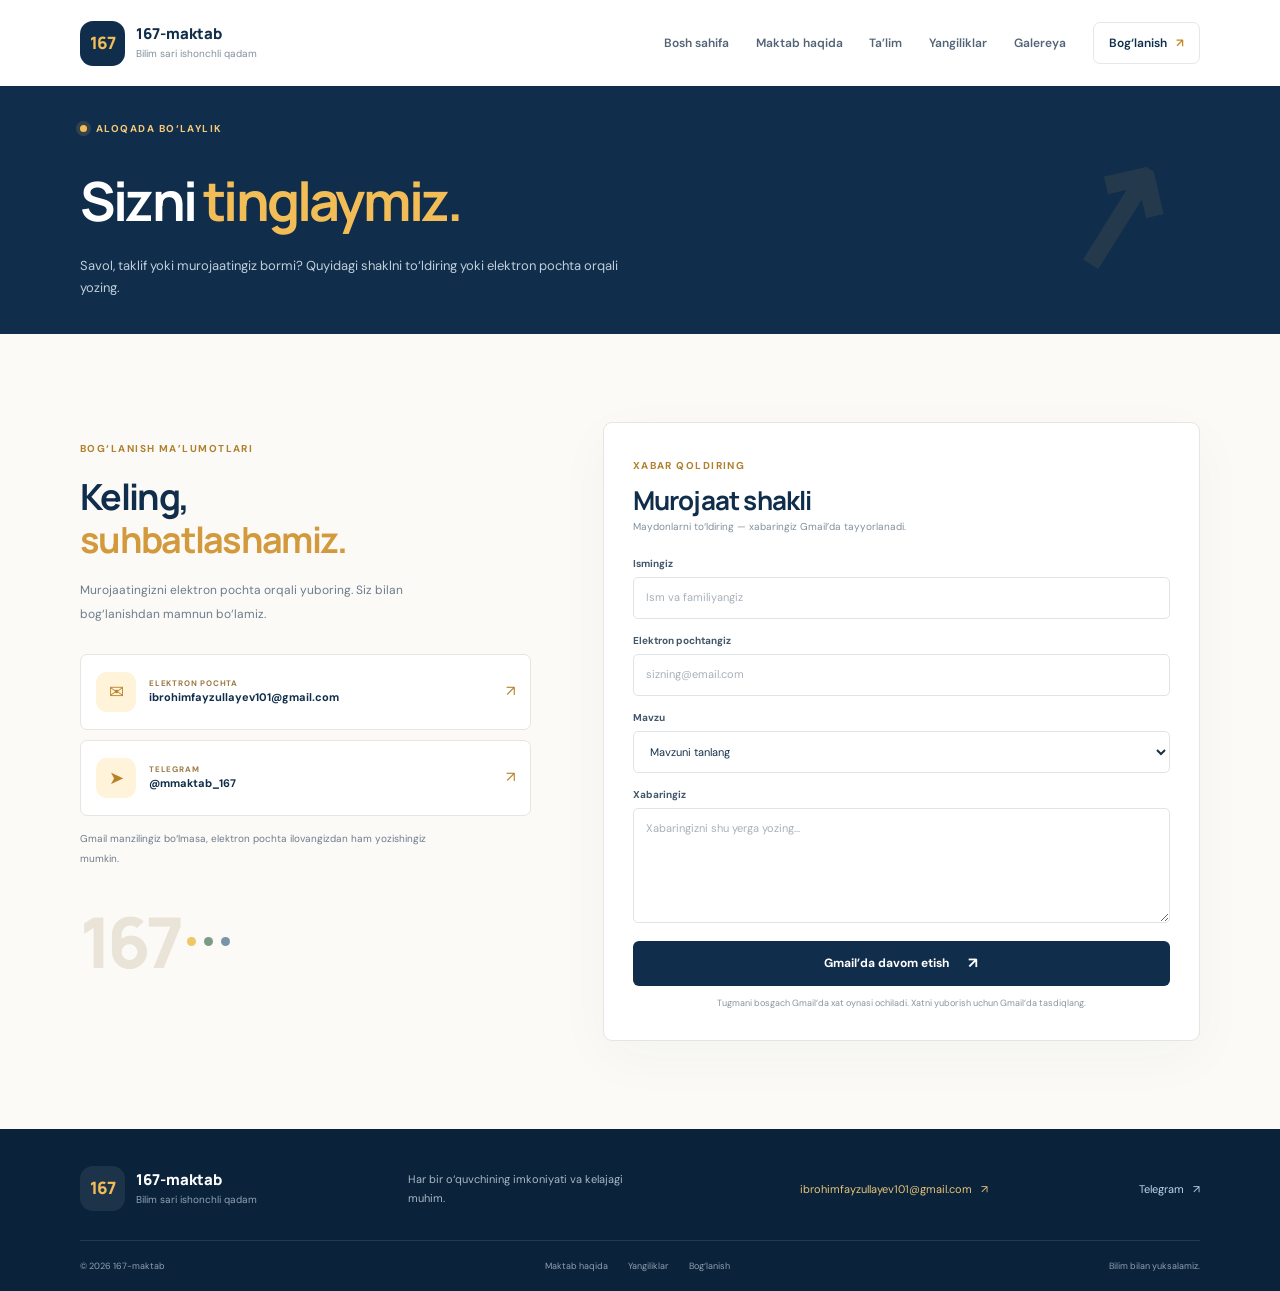
==== boglanish.html @ f27f5467 "167-maktab" ====
<!doctype html>
<html lang="uz">
<head>
  <meta charset="utf-8"><meta name="viewport" content="width=device-width, initial-scale=1"><meta name="theme-color" content="#102d4b"><meta name="description" content="167-maktab bilan bog‘laning. Elektron pochta: ibrohimfayzullayev101@gmail.com.">
  <title>Bog‘lanish | 167-maktab</title>
  <link rel="preconnect" href="https://fonts.googleapis.com"><link rel="preconnect" href="https://fonts.gstatic.com" crossorigin><link href="https://fonts.googleapis.com/css2?family=DM+Sans:wght@400;500;600;700&family=Manrope:wght@400;500;600;700;800&display=swap" rel="stylesheet"><link rel="stylesheet" href="styles.css"><script src="script.js" defer></script>
</head>
<body>
  <header class="site-header"><div class="container header-inner"><a class="brand" href="index.html" aria-label="167-maktab bosh sahifasi"><span class="brand-mark">167</span><span class="brand-copy"><strong>167-maktab</strong><small>Bilim sari ishonchli qadam</small></span></a><button class="menu-toggle" type="button" aria-label="Menyuni ochish" aria-expanded="false"><span></span><span></span></button><nav class="main-nav" aria-label="Asosiy navigatsiya"><a href="index.html">Bosh sahifa</a><a href="maktab.html">Maktab haqida</a><a href="talim.html">Ta’lim</a><a href="yangiliklar.html">Yangiliklar</a><a href="galereya.html">Galereya</a><a class="nav-contact active" aria-current="page" href="boglanish.html">Bog‘lanish <span aria-hidden="true">↗</span></a></nav></div></header>
  <main><section class="page-hero contact-hero"><div class="container page-hero-inner"><div><span class="eyebrow"><span class="eyebrow-dot"></span> ALOQADA BO‘LAYLIK</span><h1>Sizni <em>tinglaymiz.</em></h1><p>Savol, taklif yoki murojaatingiz bormi? Quyidagi shaklni to‘ldiring yoki elektron pochta orqali yozing.</p></div><span class="page-hero-symbol">↗</span></div></section>
    <section class="section-pad contact-section"><div class="container contact-grid"><aside class="contact-details"><span class="eyebrow eyebrow-dark">BOG‘LANISH MA’LUMOTLARI</span><h2>Keling, <em>suhbatlashamiz.</em></h2><p>Murojaatingizni elektron pochta orqali yuboring. Siz bilan bog‘lanishdan mamnun bo‘lamiz.</p><a class="contact-email-card" href="https://mail.google.com/mail/?view=cm&amp;fs=1&amp;to=ibrohimfayzullayev101%40gmail.com" target="_blank" rel="noopener noreferrer"><span class="email-icon">✉</span><span><small>ELEKTRON POCHTA</small><strong>ibrohimfayzullayev101@gmail.com</strong></span><span class="email-arrow">↗</span></a><a class="contact-email-card telegram-card" href="https://t.me/mmaktab_167" target="_blank" rel="noopener noreferrer"><span class="email-icon">➤</span><span><small>TELEGRAM</small><strong>@mmaktab_167</strong></span><span class="email-arrow">↗</span></a><p class="contact-note">Gmail manzilingiz bo‘lmasa, elektron pochta ilovangizdan ham yozishingiz mumkin.</p><div class="contact-pattern" aria-hidden="true"><span>167</span><i></i><i></i><i></i></div></aside>
      <form class="contact-form" data-contact-form><span class="eyebrow eyebrow-dark">XABAR QOLDIRING</span><h2>Murojaat shakli</h2><p class="form-intro">Maydonlarni to‘ldiring — xabaringiz Gmail’da tayyorlanadi.</p><label for="name">Ismingiz</label><input id="name" name="name" type="text" autocomplete="name" placeholder="Ism va familiyangiz" required><label for="email">Elektron pochtangiz</label><input id="email" name="email" type="email" autocomplete="email" placeholder="sizning@email.com" required><label for="subject">Mavzu</label><select id="subject" name="subject" required><option value="" selected disabled>Mavzuni tanlang</option><option>Umumiy savol</option><option>Ta’lim haqida</option><option>Taklif yoki fikr</option><option>Boshqa murojaat</option></select><label for="message">Xabaringiz</label><textarea id="message" name="message" rows="5" placeholder="Xabaringizni shu yerga yozing..." required></textarea><button class="button button-navy form-submit" type="submit">Gmail’da davom etish <span>↗</span></button><p class="form-privacy">Tugmani bosgach Gmail’da xat oynasi ochiladi. Xatni yuborish uchun Gmail’da tasdiqlang.</p></form>
    </div></section>
  </main>
  <footer class="site-footer"><div class="container footer-main"><a class="brand footer-brand" href="index.html"><span class="brand-mark">167</span><span class="brand-copy"><strong>167-maktab</strong><small>Bilim sari ishonchli qadam</small></span></a><p>Har bir o‘quvchining imkoniyati va kelajagi muhim.</p><a class="footer-email" href="mailto:ibrohimfayzullayev101@gmail.com">ibrohimfayzullayev101@gmail.com <span>↗</span></a><a class="footer-telegram" href="https://t.me/mmaktab_167" target="_blank" rel="noopener noreferrer">Telegram <span>↗</span></a></div><div class="container footer-bottom"><span>© <span data-year></span> 167-maktab</span><nav aria-label="Pastki navigatsiya"><a href="maktab.html">Maktab haqida</a><a href="yangiliklar.html">Yangiliklar</a><a href="boglanish.html">Bog‘lanish</a></nav><span>Bilim bilan yuksalamiz.</span></div></footer>
</body></html>
---- styles.css ----
:root {
  color-scheme: light;
  --navy: #102d4b;
  --navy-deep: #0a223a;
  --ink: #18324b;
  --muted: #6a7988;
  --gold: #f2bd56;
  --cream: #fbf8f1;
  --line: #e8e4dc;
  --white: #fff;
  --font-body: "DM Sans", sans-serif;
  --font-heading: "Manrope", sans-serif;
}

* { box-sizing: border-box; }
html { scroll-behavior: smooth; }
body { margin: 0; color: var(--ink); background: #fff; font-family: var(--font-body); font-size: 15px; line-height: 1.7; -webkit-font-smoothing: antialiased; }
a { color: inherit; text-decoration: none; }
button, input, select, textarea { font: inherit; }
button, a { -webkit-tap-highlight-color: transparent; }
.container { width: min(1120px, calc(100% - 48px)); margin-inline: auto; }
.site-header { position: relative; z-index: 5; background: #fff; }
.header-inner { min-height: 86px; display: flex; align-items: center; justify-content: space-between; gap: 34px; }
.brand { display: inline-flex; align-items: center; gap: 11px; flex: 0 0 auto; }
.brand-mark { display: grid; width: 45px; height: 45px; place-items: center; border-radius: 13px; background: var(--navy); color: var(--gold); font-family: var(--font-heading); font-size: 17px; font-weight: 800; letter-spacing: -1px; }
.brand-copy { display: grid; line-height: 1.25; }
.brand-copy strong { color: var(--navy); font-family: var(--font-heading); font-size: 15px; font-weight: 800; }
.brand-copy small { margin-top: 4px; color: #82909c; font-size: 10px; }
.main-nav { display: flex; align-items: center; gap: clamp(16px, 2.1vw, 29px); }
.main-nav a { color: #536477; font-size: 12px; font-weight: 600; transition: color .2s ease; }
.main-nav a:hover, .main-nav a.active { color: var(--navy); }
.main-nav .nav-contact { padding: 10px 15px; border: 1px solid #e4e8ea; border-radius: 7px; color: var(--navy); }
.nav-contact span { margin-left: 6px; color: #c48924; }
.menu-toggle { display: none; }
.hero { position: relative; overflow: hidden; background: var(--navy); color: #fff; }
.hero-grid { min-height: 555px; display: grid; grid-template-columns: 1.04fr .96fr; align-items: center; gap: 45px; padding-top: 28px; padding-bottom: 38px; }
.hero-copy { position: relative; z-index: 1; padding-bottom: 22px; }
.eyebrow { display: inline-flex; align-items: center; gap: 9px; color: #f5ca76; font-size: 10px; font-weight: 700; letter-spacing: 1.45px; line-height: 1.5; }
.eyebrow-dot { display: inline-block; width: 7px; height: 7px; border-radius: 50%; background: var(--gold); box-shadow: 0 0 0 4px #f2bd5626; }
h1, h2, h3, p { margin-top: 0; }
h1, h2, h3 { font-family: var(--font-heading); }
.hero h1 { max-width: 610px; margin: 25px 0 17px; font-size: clamp(43px, 5.1vw, 65px); line-height: 1.1; letter-spacing: -3.7px; font-weight: 700; }
h1 em, h2 em { color: var(--gold); font-style: normal; }
.hero-copy > p { max-width: 440px; margin-bottom: 26px; color: #c3d0dc; font-size: 14px; line-height: 1.9; }
.hero-actions { display: flex; align-items: center; gap: 25px; flex-wrap: wrap; }
.button { display: inline-flex; align-items: center; justify-content: center; gap: 19px; min-height: 45px; padding: 0 17px; border: 1px solid transparent; border-radius: 6px; font-size: 12px; font-weight: 700; transition: transform .2s ease, background .2s ease; cursor: pointer; }
.button:hover { transform: translateY(-2px); }
.button span { font-size: 15px; }
.button-gold { background: var(--gold); color: var(--navy-deep); }
.button-gold:hover { background: #ffcf70; }
.text-link { color: #fff; font-size: 12px; font-weight: 600; }
.text-link span { margin-left: 7px; color: var(--gold); font-size: 16px; }
.hero-note { display: flex; align-items: center; gap: 12px; margin-top: 39px; }
.note-icon { display: grid; width: 35px; height: 35px; place-items: center; border: 1px solid #ffffff35; border-radius: 50%; color: var(--gold); font-size: 16px; }
.hero-note > span:last-child { display: grid; line-height: 1.45; }
.hero-note strong { font-size: 11px; font-weight: 600; }
.hero-note small { margin-top: 4px; color: #9fb1c2; font-size: 10px; }
.hero-art { position: relative; height: 428px; overflow: hidden; border: 1px solid #ffffff1a; border-radius: 48% 48% 9px 9px; background: linear-gradient(145deg, #214a68, #173750 62%, #173148); }
.hero-art::after { position: absolute; inset: 0; background-image: radial-gradient(#ffffff21 1px, transparent 1px); background-size: 19px 19px; opacity: .35; content: ""; }
.art-sun { position: absolute; top: 54px; left: 50%; width: 200px; height: 200px; transform: translateX(-50%); border-radius: 50%; background: #f0bb5a; opacity: .95; }
.art-orbit { position: absolute; z-index: 1; left: 50%; border: 1px solid #f7d9997a; border-radius: 50%; transform: translateX(-50%); }
.orbit-one { top: 30px; width: 306px; height: 306px; }
.orbit-two { top: 9px; width: 360px; height: 360px; border-color: #ffffff35; }
.art-person { position: absolute; z-index: 2; bottom: 62px; left: 50%; width: 213px; height: 249px; transform: translateX(-43%); }
.person-body { position: absolute; bottom: 0; left: 14px; width: 187px; height: 152px; border-radius: 77px 77px 18px 18px; background: #efbd5e; }
.person-head { position: absolute; z-index: 2; top: 28px; left: 68px; width: 83px; height: 104px; border-radius: 42% 45% 48% 49%; background: #bb7654; transform: rotate(-7deg); }
.person-hair { position: absolute; z-index: 3; top: 14px; left: 60px; width: 100px; height: 84px; border-radius: 50% 53% 38% 36%; background: #243447; transform: rotate(-8deg); }
.person-neck { position: absolute; z-index: 1; top: 112px; left: 94px; width: 39px; height: 48px; background: #b66e4e; }
.person-arm { position: absolute; z-index: 4; bottom: 34px; left: 24px; width: 168px; height: 30px; border: 12px solid #bb7654; border-radius: 50%; transform: rotate(-14deg); }
.art-book { position: absolute; z-index: 5; bottom: 67px; left: 50%; display: flex; width: 216px; height: 66px; transform: translateX(-50%) rotate(-5deg); }
.art-book span { display: block; width: 50%; height: 100%; border: 1px solid #c6d6dd; background: #f9f5e9; }
.art-book span:first-child { border-radius: 9px 0 0 6px; transform: skewY(7deg); }
.art-book span:last-child { border-radius: 0 9px 6px 0; transform: skewY(-7deg); }
.art-book span:nth-child(2) { position: absolute; left: 50%; width: 2px; height: 67px; border: 0; background: #d5c9b1; }
.art-leaf { position: absolute; z-index: 2; bottom: 91px; width: 66px; height: 24px; border-radius: 100% 0 100% 0; background: #74a58e; transform: rotate(-34deg); }
.leaf-one { left: 41px; }.leaf-two { right: 29px; bottom: 118px; transform: rotate(26deg) scale(.8); }
.art-label { position: absolute; z-index: 6; right: 17px; bottom: 24px; display: flex; align-items: center; gap: 9px; padding: 11px 13px; border: 1px solid #ffffff30; border-radius: 8px; background: #0e2a43d9; }
.label-star { color: var(--gold); font-size: 19px; }
.art-label span:last-child { display: grid; line-height: 1.4; }
.art-label strong { font-size: 10px; }.art-label small { color: #b9c8d2; font-size: 9px; }
.art-caption { position: absolute; z-index: 5; top: 36px; right: 22px; color: #e7c47f; font-size: 9px; letter-spacing: 1.2px; text-transform: uppercase; }
.hero-bottom { display: flex; align-items: center; gap: 16px; height: 49px; border-top: 1px solid #ffffff24; color: #9eb0c0; font-size: 8px; letter-spacing: 1.45px; }
.bottom-line { width: 34px; height: 1px; background: #eabb5d; }
.section-pad { padding: 88px 0; }
.intro-section { background: var(--cream); }
.intro-grid { display: grid; grid-template-columns: 1fr 1fr; align-items: center; gap: 80px; }
.eyebrow-dark { color: #b1802d; }
h2 { color: var(--navy); font-size: clamp(29px, 3.4vw, 42px); line-height: 1.2; letter-spacing: -1.7px; }
.intro-grid h2 { max-width: 400px; margin: 16px 0 0; }
.intro-grid h2 em, .story-copy h2 em, .contact-details h2 em, .section-heading h2 em { color: #d29a3c; }
.intro-text p { margin-bottom: 15px; color: #647487; font-size: 13px; line-height: 1.95; }
.dark-link { color: var(--navy); }
.pillars-section { padding-top: 84px; padding-bottom: 96px; }
.section-heading { display: flex; align-items: end; justify-content: space-between; gap: 40px; margin-bottom: 34px; }
.section-heading h2 { max-width: 570px; margin: 13px 0 0; font-size: clamp(29px, 3.1vw, 39px); }
.section-heading > p, .news-note { max-width: 300px; margin-bottom: 5px; color: #718091; font-size: 12px; line-height: 1.8; }
.pillar-grid { display: grid; grid-template-columns: repeat(3, 1fr); gap: 17px; }
.pillar-card { position: relative; min-height: 223px; padding: 24px; border: 1px solid #e9edf0; border-radius: 8px; background: #fff; transition: transform .2s ease, box-shadow .2s ease; }
.pillar-card:hover, .news-card:hover { transform: translateY(-4px); box-shadow: 0 13px 35px #15345013; }
.card-number { position: absolute; top: 23px; right: 24px; color: #a7b0b7; font-size: 10px; letter-spacing: 1px; }
.pillar-icon { display: grid; width: 44px; height: 44px; place-items: center; border-radius: 13px; font-size: 22px; }
.icon-book { background: #fff4db; color: #c48d2f; }.icon-spark { background: #edf3fa; color: #416b90; }.icon-community { background: #eaf3ee; color: #58806c; }
.pillar-card h3 { margin: 18px 0 7px; color: var(--navy); font-size: 17px; letter-spacing: -.5px; }
.pillar-card p { max-width: 255px; margin: 0; color: #778391; font-size: 11px; line-height: 1.8; }
.pillar-card > a { position: absolute; right: 22px; bottom: 19px; color: #b27b24; font-size: 16px; }
.quote-band { background: #f4f0e7; }
.quote-inner { display: flex; align-items: center; gap: 24px; min-height: 144px; }
.quote-mark { align-self: center; color: #dba943; font-family: Georgia, serif; font-size: 69px; line-height: .7; }
.quote-inner blockquote { flex: 1; margin: 0; color: var(--navy); font-family: var(--font-heading); font-size: 23px; font-weight: 700; letter-spacing: -.8px; }
.button-outline { border-color: #c7c2b7; color: var(--navy); }
.button-outline span { color: #bf882e; }
.site-footer { padding: 37px 0 0; background: var(--navy-deep); color: #fff; }
.footer-main { display: flex; align-items: center; justify-content: space-between; gap: 24px; padding-bottom: 29px; }
.footer-brand .brand-mark { background: #ffffff14; }
.footer-brand .brand-copy strong { color: #fff; }.footer-brand .brand-copy small { color: #91a3b3; }
.footer-main > p { max-width: 240px; margin: 0; color: #a9b8c5; font-size: 11px; }
.footer-email { color: #e9c477; font-size: 11px; }.footer-email span { margin-left: 6px; }
.footer-telegram { color: #b9d9ed; font-size: 11px; }.footer-telegram span { margin-left: 6px; }
.footer-bottom { display: flex; justify-content: space-between; align-items: center; gap: 18px; min-height: 51px; border-top: 1px solid #ffffff1c; color: #8fa1b0; font-size: 9px; }
.footer-bottom nav { display: flex; gap: 20px; }.footer-bottom a:hover { color: #fff; }

/* Interior page headings and content */
.page-hero { overflow: hidden; background: var(--navy); color: #fff; }
.page-hero-inner { position: relative; display: flex; align-items: center; justify-content: space-between; min-height: 248px; padding-top: 18px; padding-bottom: 24px; }
.page-hero h1 { margin: 15px 0 8px; font-size: clamp(38px, 5vw, 54px); letter-spacing: -2.8px; }
.page-hero p { max-width: 545px; margin: 0; color: #c0ced9; font-size: 13px; }
.page-hero-symbol { position: absolute; right: 25px; top: 50%; color: #ffffff0b; font-family: var(--font-heading); font-size: 178px; font-weight: 800; line-height: 1; transform: translateY(-50%) rotate(-13deg); }
.story-grid { display: grid; grid-template-columns: .88fr 1.12fr; align-items: center; gap: 90px; }
.story-visual { position: relative; display: grid; min-height: 365px; place-items: center; overflow: hidden; border-radius: 9px; background: #edf2f3; }
.story-visual::before, .story-visual::after { position: absolute; border: 1px solid #b9c9c9; border-radius: 50%; content: ""; }
.story-visual::before { width: 270px; height: 270px; }.story-visual::after { width: 330px; height: 330px; border-color: #cdd8d7; }
.story-circle { position: relative; z-index: 1; display: grid; width: 168px; height: 168px; align-content: center; justify-items: center; border-radius: 50%; background: var(--navy); color: var(--gold); }
.story-number { font-family: var(--font-heading); font-size: 51px; font-weight: 800; letter-spacing: -4px; line-height: 1.15; }.story-circle > span:last-child { margin-top: 5px; color: #e3eaf0; font-size: 9px; letter-spacing: 2px; }
.story-caption { position: absolute; z-index: 2; right: 14px; bottom: 17px; padding: 7px 10px; border-radius: 4px; background: #fff; color: #657789; font-size: 9px; }
.story-copy h2, .contact-details h2 { margin: 14px 0 17px; font-size: 36px; }
.story-copy p, .contact-details > p { color: #6d7d8c; font-size: 12px; line-height: 2; }
.button-navy { background: var(--navy); color: #fff; }.button-navy:hover { background: #1a4164; }
.story-copy .button { margin-top: 8px; }
.values-section { background: var(--cream); }
.values-grid { display: grid; grid-template-columns: repeat(3, 1fr); gap: 17px; }
.value-card { min-height: 177px; padding: 23px; border: 1px solid #e9e4db; border-radius: 7px; background: #fff; }
.value-card > span, .learning-tag { color: #aa7a2e; font-size: 9px; font-weight: 700; letter-spacing: 1px; }
.value-card h3 { margin: 19px 0 7px; color: var(--navy); font-size: 17px; }.value-card p { margin: 0; color: #788493; font-size: 11px; }
.learning-grid { display: grid; grid-template-columns: repeat(3, 1fr); gap: 17px; }
.learning-card { position: relative; min-height: 285px; padding: 24px; border-radius: 8px; }
.learning-blue { background: #eaf1f5; }.learning-cream { background: #fbf3df; }.learning-green { background: #eaf2ec; }
.learning-icon { display: grid; width: 44px; height: 44px; margin-bottom: 29px; place-items: center; border-radius: 13px; background: #fff9; color: var(--navy); font-family: var(--font-heading); font-size: 20px; font-weight: 800; }
.learning-card h3 { margin: 10px 0 9px; color: var(--navy); font-size: 21px; letter-spacing: -.7px; }.learning-card p { max-width: 260px; color: #657586; font-size: 11px; line-height: 1.85; }
.learning-arrow { position: absolute; right: 24px; bottom: 19px; color: #ae792b; }
.learning-note { background: var(--navy); color: #fff; }
.learning-note-inner { display: flex; align-items: center; gap: 24px; min-height: 192px; padding-top: 28px; padding-bottom: 28px; }
.note-big { display: grid; flex: 0 0 auto; width: 58px; height: 58px; place-items: center; border: 1px solid #f2bd5666; border-radius: 17px; color: var(--gold); font-family: var(--font-heading); font-size: 29px; font-weight: 700; }
.learning-note-inner > div { flex: 1; }.learning-note h2 { margin: 7px 0 4px; color: #fff; font-size: 25px; letter-spacing: -.7px; }.learning-note-inner p { margin: 0; color: #b3c1cd; font-size: 11px; }
.news-grid { display: grid; grid-template-columns: 1.2fr 1fr 1fr; align-items: start; gap: 17px; }
.news-card { overflow: hidden; border: 1px solid #e8ebed; border-radius: 8px; background: #fff; transition: transform .2s ease, box-shadow .2s ease; }
.news-art { position: relative; display: grid; height: 196px; place-items: center; overflow: hidden; }
.news-feature .news-art { height: 225px; }.news-art-reading { background: #eaf0ed; }.news-art-idea { background: #f7efdc; }.news-art-community { background: #e8eef4; }
.news-art-reading::before { position: absolute; bottom: -40px; width: 190px; height: 140px; border-radius: 50% 50% 0 0; background: #d7af69; content: ""; }
.news-art-stamp { position: relative; z-index: 1; display: grid; width: 100px; height: 100px; place-content: center; border: 1px solid #758f80; border-radius: 50%; color: #526c5e; font-family: var(--font-heading); font-size: 17px; font-weight: 800; line-height: 1.2; text-align: center; transform: rotate(-8deg); }
.idea-symbol { color: #ca963b; font-size: 77px; }.community-symbol { color: #47718c; font-size: 76px; }
.news-art-caption { position: absolute; bottom: 13px; left: 15px; color: #526476; font-size: 9px; font-weight: 600; }
.news-content { padding: 19px 19px 21px; }.news-category { color: #a67930; font-size: 8px; font-weight: 700; letter-spacing: 1px; }.news-content h3 { margin: 9px 0 6px; color: var(--navy); font-size: 16px; letter-spacing: -.4px; }.news-content p { margin: 0; color: #748292; font-size: 10px; line-height: 1.85; }
.news-note { font-size: 10px; }
.news-grid + * { margin-top: 0; }
.news-grid ~ .learning-note { margin-top: 0; }
.news-grid .news-card { min-height: 385px; }
.news-grid { margin-bottom: 0; }
.news-grid + .learning-note { margin-top: 88px; }
.news-grid + .learning-note .learning-note-inner { min-height: 170px; }
.contact-hero .page-hero-symbol { font-size: 145px; color: #f2bd5617; }
.contact-section { background: #fbfaf7; }
.contact-grid { display: grid; grid-template-columns: .86fr 1.14fr; align-items: start; gap: 72px; }
.contact-details { position: relative; padding-top: 13px; }
.contact-details h2 { max-width: 330px; }
.contact-details > p { max-width: 360px; }
.contact-email-card { display: flex; align-items: center; gap: 13px; margin-top: 28px; padding: 17px 15px; border: 1px solid #e7e5de; border-radius: 7px; background: #fff; }
.telegram-card { margin-top: 10px; }
.email-icon { display: grid; width: 40px; height: 40px; flex: 0 0 auto; place-items: center; border-radius: 11px; background: #fff3d9; color: #b88229; font-size: 18px; }
.contact-email-card > span:nth-child(2) { display: grid; min-width: 0; line-height: 1.6; }.contact-email-card small { color: #9c7a45; font-size: 8px; font-weight: 700; letter-spacing: .8px; }.contact-email-card strong { overflow-wrap: anywhere; color: var(--navy); font-size: 11px; }
.email-arrow { margin-left: auto; color: #b88229; }
.contact-details .contact-note { margin-top: 13px; font-size: 10px; }
.contact-pattern { position: relative; display: flex; align-items: center; gap: 8px; height: 110px; margin-top: 18px; overflow: hidden; }
.contact-pattern > span { color: #e9e3d8; font-family: var(--font-heading); font-size: 70px; font-weight: 800; letter-spacing: -5px; }
.contact-pattern i { width: 9px; height: 9px; border-radius: 50%; background: #eec767; }.contact-pattern i:nth-child(3) { background: #7c9b87; }.contact-pattern i:nth-child(4) { background: #7794a9; }
.contact-form { padding: 29px; border: 1px solid #e8e5de; border-radius: 9px; background: #fff; box-shadow: 0 16px 55px #192f4409; }
.contact-form h2 { margin: 7px 0 2px; font-size: 26px; letter-spacing: -.8px; }.form-intro { margin-bottom: 20px; color: #83909c; font-size: 10px; }
.contact-form label { display: block; margin: 13px 0 5px; color: #42576a; font-size: 10px; font-weight: 700; }
.contact-form input, .contact-form select, .contact-form textarea { display: block; width: 100%; min-height: 42px; padding: 10px 12px; border: 1px solid #dfe4e7; border-radius: 5px; outline: none; background: #fff; color: var(--ink); font-size: 11px; transition: border-color .2s, box-shadow .2s; }
.contact-form textarea { min-height: 112px; resize: vertical; }.contact-form input::placeholder, .contact-form textarea::placeholder { color: #a7b0b9; }
.contact-form input:focus, .contact-form select:focus, .contact-form textarea:focus { border-color: #869daf; box-shadow: 0 0 0 3px #dbe6ed88; }
.form-submit { width: 100%; margin-top: 18px; }
.form-privacy { margin: 10px 0 0; color: #89949d; font-size: 9px; text-align: center; }
.gallery-grid { display: grid; grid-template-columns: 1.1fr .9fr .9fr; grid-template-rows: 200px 200px; gap: 17px; }
.gallery-tile { position: relative; min-width: 0; margin: 0; overflow: hidden; border-radius: 8px; background: #eff2ef; }
.gallery-tile-large { grid-row: span 2; }.gallery-tile-wide { grid-column: span 2; }
.gallery-illustration { position: absolute; inset: 0; overflow: hidden; }
.gallery-tile figcaption { position: absolute; right: 11px; bottom: 11px; left: 11px; z-index: 3; padding: 8px 10px; border: 1px solid #ffffff8c; border-radius: 5px; background: #ffffffdf; color: var(--navy); font-size: 10px; font-weight: 700; }
.gallery-tile figcaption span { margin-right: 8px; color: #b78330; font-size: 9px; }
.gallery-classroom { background: linear-gradient(145deg, #dae8e5, #a7c2b5); }.gallery-window { position: absolute; top: 33px; left: 50%; width: 135px; height: 120px; border: 9px solid #f6f3e9; background: linear-gradient(145deg, #afc9cb 50%, #9db49c 50%); transform: translateX(-50%); }
.gallery-classroom::before { position: absolute; right: 16%; bottom: 65px; left: 13%; height: 70px; border-radius: 3px; background: #977959; content: ""; }
.gallery-desk { position: absolute; z-index: 1; bottom: 67px; width: 76px; height: 34px; border-radius: 3px; background: #f0ce8d; }.desk-one { left: 17%; }.desk-two { right: 17%; bottom: 88px; transform: scale(.8); }
.gallery-plant { position: absolute; bottom: 111px; left: 11%; color: #547d63; font-size: 34px; }
.gallery-books { background: #e7edf2; }.book { position: absolute; bottom: 60px; left: 50%; width: 83px; height: 118px; border: 5px solid #f5f0df; border-radius: 4px 7px 7px 4px; box-shadow: inset 7px 0 #ffffff55; }.book-a { background: #6a91a1; transform: translateX(-91%) rotate(-8deg); }.book-b { background: #d6a254; transform: translateX(-50%) rotate(3deg); }.book-c { background: #819d83; transform: translateX(-8%) rotate(10deg); }
.book-spark { position: absolute; top: 28px; right: 31px; color: #d4a146; font-size: 24px; }
.gallery-art { background: #f4ead6; }.art-paper { position: absolute; top: 35px; left: 50%; width: 119px; height: 130px; border-radius: 4px; background: #fffdf7; box-shadow: 0 9px 20px #604b2817; transform: translateX(-50%) rotate(-7deg); }.art-paper::before { position: absolute; top: 31px; left: 25px; width: 63px; height: 63px; border: 7px solid #84a18a; border-radius: 50%; content: ""; }.art-pencil { position: absolute; top: 47px; right: 20%; width: 12px; height: 130px; border-radius: 7px; background: #d99452; transform: rotate(27deg); }.art-sun-small { position: absolute; bottom: 45px; left: 17%; width: 25px; height: 25px; border-radius: 50%; background: #edc56a; }
.gallery-team { background: #dce8ec; }.team-person { position: absolute; bottom: 46px; width: 67px; height: 118px; border-radius: 45px 45px 12px 12px; }.team-person::before { position: absolute; top: -30px; left: 14px; width: 40px; height: 40px; border-radius: 50%; background: #b77d5d; content: ""; }.team-one { left: 18%; background: #dca94f; }.team-two { left: 42%; height: 140px; background: #627e95; }.team-three { right: 17%; background: #72947b; }.team-heart { position: absolute; top: 24px; left: 48%; color: #b48536; font-size: 28px; }
.gallery-journey { background: linear-gradient(112deg, #e9d8ad 0 36%, #d3e1dc 36% 100%); }.journey-star { position: absolute; top: 27px; left: 15%; color: #b38335; font-size: 38px; }.journey-path { position: absolute; right: 18%; bottom: 23px; left: 19%; height: 77px; border-top: 2px dashed #789183; border-radius: 50%; transform: rotate(-7deg); }.journey-flag { position: absolute; top: 33px; right: 22%; display: grid; width: 60px; height: 60px; place-items: center; border-radius: 50%; background: var(--navy); color: var(--gold); font-family: var(--font-heading); font-size: 17px; font-weight: 800; }
.gallery-disclaimer { margin: 16px 0 0; color: #8a949e; font-size: 10px; }

@media (max-width: 920px) {
  .header-inner { gap: 15px; }.main-nav { gap: 13px; }.main-nav a { font-size: 10px; }.main-nav .nav-contact { padding: 8px 10px; }
  .hero-grid { gap: 25px; }.hero-art { height: 380px; }.art-person { transform: translateX(-43%) scale(.9); transform-origin: bottom center; }
  .story-grid { gap: 45px; }.contact-grid { gap: 38px; }
}
@media (max-width: 700px) {
  .container { width: min(100% - 36px, 520px); }
  .header-inner { min-height: 72px; }.brand-mark { width: 40px; height: 40px; }.brand-copy small { font-size: 9px; }
  .menu-toggle { display: flex; width: 40px; height: 40px; flex-direction: column; align-items: center; justify-content: center; gap: 6px; border: 1px solid #e4e8ea; border-radius: 7px; background: #fff; cursor: pointer; }
  .menu-toggle span { width: 17px; height: 1.5px; background: var(--navy); transition: transform .2s ease; }
  .menu-toggle[aria-expanded="true"] span:first-child { transform: translateY(3.75px) rotate(45deg); }.menu-toggle[aria-expanded="true"] span:last-child { transform: translateY(-3.75px) rotate(-45deg); }
  .main-nav { position: absolute; top: 71px; right: 0; left: 0; display: none; align-items: stretch; gap: 0; padding: 9px 18px 15px; border-top: 1px solid #edf0f1; background: #fff; box-shadow: 0 15px 22px #102d4b12; }
  .main-nav.is-open { display: flex; flex-direction: column; }.main-nav a { padding: 11px 5px; font-size: 12px; }.main-nav .nav-contact { margin-top: 5px; text-align: center; }
  .hero-grid { min-height: auto; grid-template-columns: 1fr; gap: 29px; padding-top: 60px; padding-bottom: 29px; }
  .hero-copy { padding-bottom: 0; }.hero h1 { max-width: 500px; margin: 20px 0 13px; font-size: clamp(43px, 11vw, 59px); letter-spacing: -2.8px; }.hero-copy > p { max-width: 465px; font-size: 13px; }
  .hero-note { margin-top: 25px; }.hero-art { width: min(100%, 450px); height: 355px; justify-self: center; }.art-sun { top: 34px; width: 185px; height: 185px; }.orbit-one { top: 14px; width: 284px; height: 284px; }.orbit-two { top: -5px; width: 330px; height: 330px; }.art-person { bottom: 39px; transform: translateX(-43%) scale(.82); transform-origin: bottom center; }.art-book { bottom: 48px; transform: translateX(-50%) rotate(-5deg) scale(.9); }.art-label { bottom: 13px; }.art-caption { top: 21px; }
  .hero-bottom { height: 43px; font-size: 7px; gap: 10px; }
  .section-pad { padding: 62px 0; }.intro-grid, .story-grid, .contact-grid { grid-template-columns: 1fr; gap: 29px; }.intro-grid { gap: 17px; }.intro-grid h2 { margin-top: 11px; }.intro-text p { margin-bottom: 11px; }
  .section-heading { display: block; margin-bottom: 23px; }.section-heading h2 { margin-top: 11px; }.section-heading > p, .news-note { margin: 11px 0 0; }
  .pillar-grid, .values-grid, .learning-grid { grid-template-columns: 1fr; gap: 12px; }.pillar-card { min-height: 197px; }.value-card { min-height: 150px; }.learning-card { min-height: 238px; }
  .quote-inner { min-height: 155px; flex-wrap: wrap; gap: 11px 16px; padding-top: 22px; padding-bottom: 22px; }.quote-mark { font-size: 52px; }.quote-inner blockquote { font-size: 18px; }.quote-inner .button { width: 100%; min-height: 41px; }
  .footer-main { align-items: flex-start; flex-direction: column; gap: 15px; padding-bottom: 22px; }.footer-main > p { margin: 0; }.footer-bottom { align-items: flex-start; flex-wrap: wrap; padding-top: 13px; padding-bottom: 13px; }.footer-bottom nav { order: 3; width: 100%; justify-content: space-between; }
  .page-hero-inner { min-height: 220px; }.page-hero h1 { max-width: 380px; font-size: 42px; letter-spacing: -2px; }.page-hero p { max-width: 390px; font-size: 12px; }.page-hero-symbol { right: -7px; font-size: 117px; }
  .story-visual { min-height: 265px; }.story-visual::before { width: 210px; height: 210px; }.story-visual::after { width: 260px; height: 260px; }.story-circle { width: 135px; height: 135px; }.story-number { font-size: 43px; }.story-copy h2, .contact-details h2 { font-size: 32px; }
  .learning-note-inner { align-items: flex-start; flex-wrap: wrap; gap: 13px; padding-top: 27px; padding-bottom: 27px; }.note-big { width: 43px; height: 43px; border-radius: 13px; font-size: 22px; }.learning-note-inner > div { flex: 1 1 calc(100% - 58px); }.learning-note h2 { font-size: 20px; }.learning-note-inner .button { width: 100%; }
  .news-grid { grid-template-columns: 1fr; gap: 13px; }.news-grid .news-card { min-height: auto; }.news-art, .news-feature .news-art { height: 195px; }.news-grid + .learning-note { margin-top: 62px; }
  .contact-grid { gap: 27px; }.contact-pattern { display: none; }.contact-form { padding: 21px 17px; }.contact-email-card { gap: 9px; padding: 13px 10px; }.contact-email-card strong { font-size: 10px; }
  .gallery-grid { grid-template-columns: 1fr 1fr; grid-template-rows: 190px 160px 160px; gap: 11px; }.gallery-tile-large { grid-row: span 2; }.gallery-tile-wide { grid-column: span 2; }.gallery-tile figcaption { right: 7px; bottom: 7px; left: 7px; padding: 7px; font-size: 9px; }
}
@media (prefers-reduced-motion: reduce) {
  *, *::before, *::after { scroll-behavior: auto !important; transition-duration: .01ms !important; animation-duration: .01ms !important; }
}
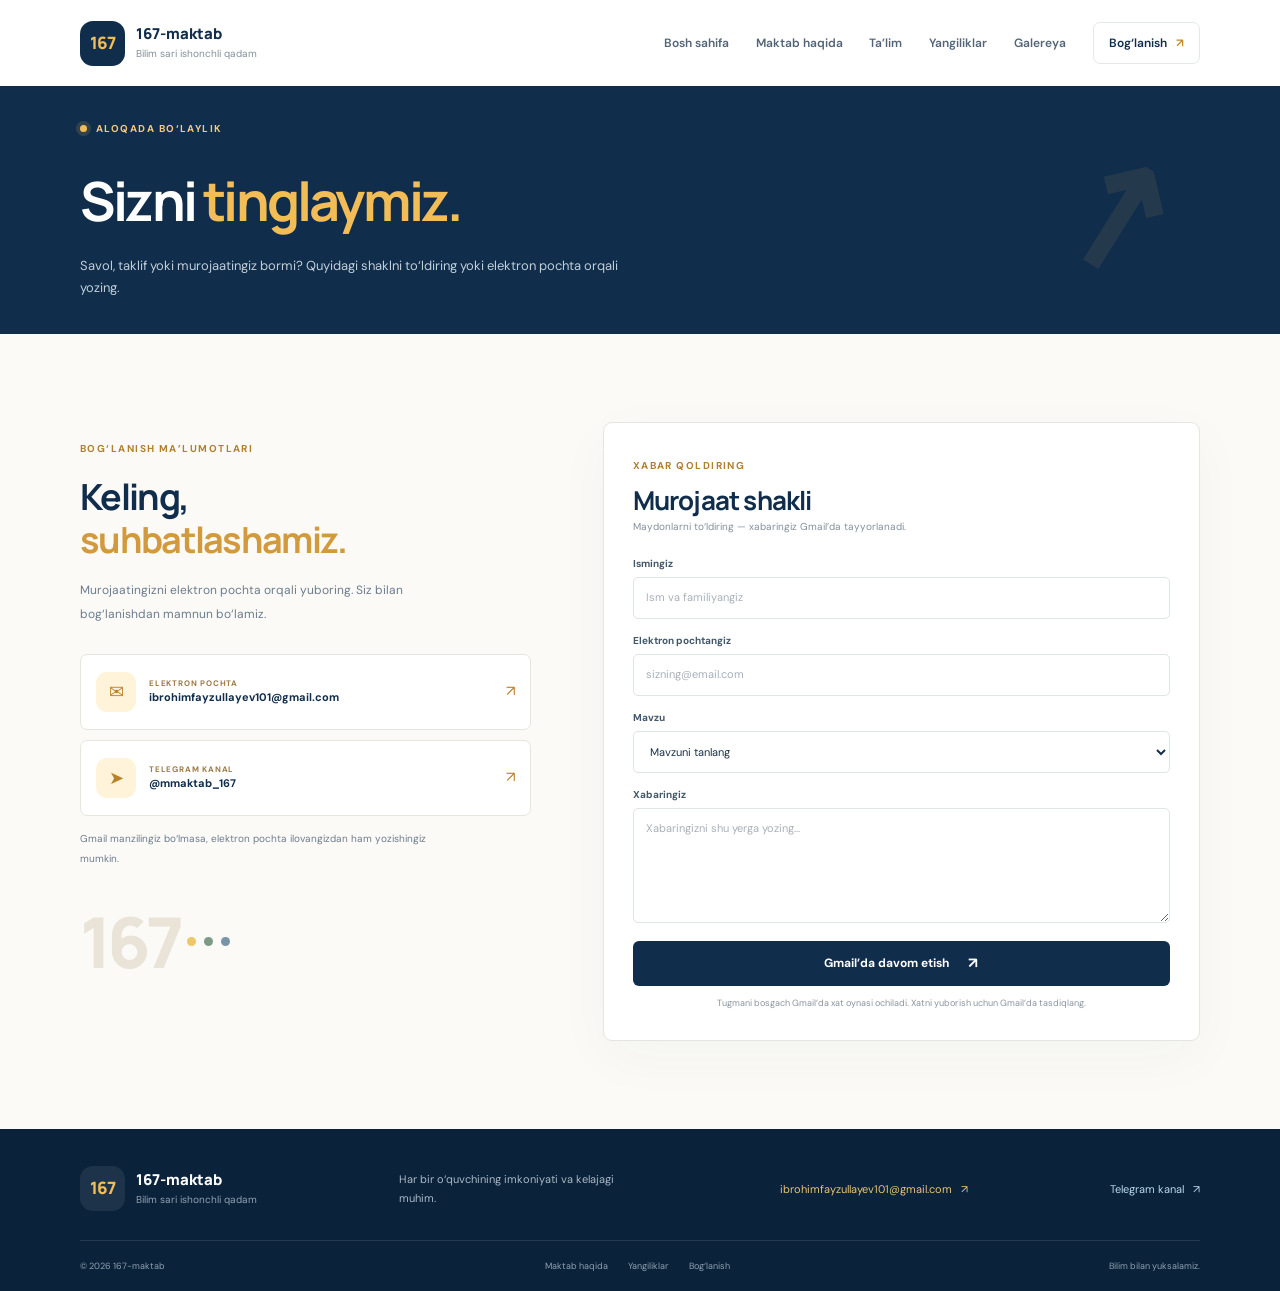
==== commit 0d43e5f2: "sayt tayyor" ====
--- a/boglanish.html
+++ b/boglanish.html
@@ -1,16 +1,16 @@
 <!doctype html>
 <html lang="uz">
 <head>
-  <meta charset="utf-8"><meta name="viewport" content="width=device-width, initial-scale=1"><meta name="theme-color" content="#102d4b"><meta name="description" content="167-maktab bilan bog‘laning. Elektron pochta: ibrohimfayzullayev101@gmail.com.">
+  <meta charset="utf-8"><meta name="viewport" content="width=device-width, initial-scale=1"><meta name="theme-color" content="#102d4b"><link rel="icon" type="image/jpeg" href="images/2026-10-12%2016.40.06.jpg"><meta name="description" content="167-maktab bilan bog‘laning. Elektron pochta: ibrohimfayzullayev101@gmail.com.">
   <title>Bog‘lanish | 167-maktab</title>
   <link rel="preconnect" href="https://fonts.googleapis.com"><link rel="preconnect" href="https://fonts.gstatic.com" crossorigin><link href="https://fonts.googleapis.com/css2?family=DM+Sans:wght@400;500;600;700&family=Manrope:wght@400;500;600;700;800&display=swap" rel="stylesheet"><link rel="stylesheet" href="styles.css"><script src="script.js" defer></script>
 </head>
 <body>
   <header class="site-header"><div class="container header-inner"><a class="brand" href="index.html" aria-label="167-maktab bosh sahifasi"><span class="brand-mark">167</span><span class="brand-copy"><strong>167-maktab</strong><small>Bilim sari ishonchli qadam</small></span></a><button class="menu-toggle" type="button" aria-label="Menyuni ochish" aria-expanded="false"><span></span><span></span></button><nav class="main-nav" aria-label="Asosiy navigatsiya"><a href="index.html">Bosh sahifa</a><a href="maktab.html">Maktab haqida</a><a href="talim.html">Ta’lim</a><a href="yangiliklar.html">Yangiliklar</a><a href="galereya.html">Galereya</a><a class="nav-contact active" aria-current="page" href="boglanish.html">Bog‘lanish <span aria-hidden="true">↗</span></a></nav></div></header>
   <main><section class="page-hero contact-hero"><div class="container page-hero-inner"><div><span class="eyebrow"><span class="eyebrow-dot"></span> ALOQADA BO‘LAYLIK</span><h1>Sizni <em>tinglaymiz.</em></h1><p>Savol, taklif yoki murojaatingiz bormi? Quyidagi shaklni to‘ldiring yoki elektron pochta orqali yozing.</p></div><span class="page-hero-symbol">↗</span></div></section>
-    <section class="section-pad contact-section"><div class="container contact-grid"><aside class="contact-details"><span class="eyebrow eyebrow-dark">BOG‘LANISH MA’LUMOTLARI</span><h2>Keling, <em>suhbatlashamiz.</em></h2><p>Murojaatingizni elektron pochta orqali yuboring. Siz bilan bog‘lanishdan mamnun bo‘lamiz.</p><a class="contact-email-card" href="https://mail.google.com/mail/?view=cm&amp;fs=1&amp;to=ibrohimfayzullayev101%40gmail.com" target="_blank" rel="noopener noreferrer"><span class="email-icon">✉</span><span><small>ELEKTRON POCHTA</small><strong>ibrohimfayzullayev101@gmail.com</strong></span><span class="email-arrow">↗</span></a><a class="contact-email-card telegram-card" href="https://t.me/mmaktab_167" target="_blank" rel="noopener noreferrer"><span class="email-icon">➤</span><span><small>TELEGRAM</small><strong>@mmaktab_167</strong></span><span class="email-arrow">↗</span></a><p class="contact-note">Gmail manzilingiz bo‘lmasa, elektron pochta ilovangizdan ham yozishingiz mumkin.</p><div class="contact-pattern" aria-hidden="true"><span>167</span><i></i><i></i><i></i></div></aside>
+    <section class="section-pad contact-section"><div class="container contact-grid"><aside class="contact-details"><span class="eyebrow eyebrow-dark">BOG‘LANISH MA’LUMOTLARI</span><h2>Keling, <em>suhbatlashamiz.</em></h2><p>Murojaatingizni elektron pochta orqali yuboring. Siz bilan bog‘lanishdan mamnun bo‘lamiz.</p><a class="contact-email-card" href="https://mail.google.com/mail/u/0/?view=cm&amp;fs=1&amp;to=ibrohimfayzullayev101%40gmail.com" target="_blank" rel="noopener noreferrer"><span class="email-icon">✉</span><span><small>ELEKTRON POCHTA</small><strong>ibrohimfayzullayev101@gmail.com</strong></span><span class="email-arrow">↗</span></a><a class="contact-email-card telegram-card" href="https://t.me/mmaktab_167" target="_blank" rel="noopener noreferrer"><span class="email-icon">➤</span><span><small>TELEGRAM KANAL</small><strong>@mmaktab_167</strong></span><span class="email-arrow">↗</span></a><p class="contact-note">Gmail manzilingiz bo‘lmasa, elektron pochta ilovangizdan ham yozishingiz mumkin.</p><div class="contact-pattern" aria-hidden="true"><span>167</span><i></i><i></i><i></i></div></aside>
       <form class="contact-form" data-contact-form><span class="eyebrow eyebrow-dark">XABAR QOLDIRING</span><h2>Murojaat shakli</h2><p class="form-intro">Maydonlarni to‘ldiring — xabaringiz Gmail’da tayyorlanadi.</p><label for="name">Ismingiz</label><input id="name" name="name" type="text" autocomplete="name" placeholder="Ism va familiyangiz" required><label for="email">Elektron pochtangiz</label><input id="email" name="email" type="email" autocomplete="email" placeholder="sizning@email.com" required><label for="subject">Mavzu</label><select id="subject" name="subject" required><option value="" selected disabled>Mavzuni tanlang</option><option>Umumiy savol</option><option>Ta’lim haqida</option><option>Taklif yoki fikr</option><option>Boshqa murojaat</option></select><label for="message">Xabaringiz</label><textarea id="message" name="message" rows="5" placeholder="Xabaringizni shu yerga yozing..." required></textarea><button class="button button-navy form-submit" type="submit">Gmail’da davom etish <span>↗</span></button><p class="form-privacy">Tugmani bosgach Gmail’da xat oynasi ochiladi. Xatni yuborish uchun Gmail’da tasdiqlang.</p></form>
     </div></section>
   </main>
-  <footer class="site-footer"><div class="container footer-main"><a class="brand footer-brand" href="index.html"><span class="brand-mark">167</span><span class="brand-copy"><strong>167-maktab</strong><small>Bilim sari ishonchli qadam</small></span></a><p>Har bir o‘quvchining imkoniyati va kelajagi muhim.</p><a class="footer-email" href="mailto:ibrohimfayzullayev101@gmail.com">ibrohimfayzullayev101@gmail.com <span>↗</span></a><a class="footer-telegram" href="https://t.me/mmaktab_167" target="_blank" rel="noopener noreferrer">Telegram <span>↗</span></a></div><div class="container footer-bottom"><span>© <span data-year></span> 167-maktab</span><nav aria-label="Pastki navigatsiya"><a href="maktab.html">Maktab haqida</a><a href="yangiliklar.html">Yangiliklar</a><a href="boglanish.html">Bog‘lanish</a></nav><span>Bilim bilan yuksalamiz.</span></div></footer>
+  <footer class="site-footer"><div class="container footer-main"><a class="brand footer-brand" href="index.html"><span class="brand-mark">167</span><span class="brand-copy"><strong>167-maktab</strong><small>Bilim sari ishonchli qadam</small></span></a><p>Har bir o‘quvchining imkoniyati va kelajagi muhim.</p><a class="footer-email" href="mailto:ibrohimfayzullayev101@gmail.com">ibrohimfayzullayev101@gmail.com <span>↗</span></a><a class="footer-telegram" href="https://t.me/mmaktab_167" target="_blank" rel="noopener noreferrer">Telegram kanal <span>↗</span></a></div><div class="container footer-bottom"><span>© <span data-year></span> 167-maktab</span><nav aria-label="Pastki navigatsiya"><a href="maktab.html">Maktab haqida</a><a href="yangiliklar.html">Yangiliklar</a><a href="boglanish.html">Bog‘lanish</a></nav><span>Bilim bilan yuksalamiz.</span></div></footer>
 </body></html>
--- a/styles.css
+++ b/styles.css
@@ -32,7 +32,7 @@
 .main-nav .nav-contact { padding: 10px 15px; border: 1px solid #e4e8ea; border-radius: 7px; color: var(--navy); }
 .nav-contact span { margin-left: 6px; color: #c48924; }
 .menu-toggle { display: none; }
-.hero { position: relative; overflow: hidden; background: var(--navy); color: #fff; }
+.hero { position: relative; overflow: hidden; background: var(--navy); color: #fff; box-shadow: inset 0 1px 0 rgba(255,255,255,.08), 0 28px 45px rgba(16,45,75,.18); }
 .hero-grid { min-height: 555px; display: grid; grid-template-columns: 1.04fr .96fr; align-items: center; gap: 45px; padding-top: 28px; padding-bottom: 38px; }
 .hero-copy { position: relative; z-index: 1; padding-bottom: 22px; }
 .eyebrow { display: inline-flex; align-items: center; gap: 9px; color: #f5ca76; font-size: 10px; font-weight: 700; letter-spacing: 1.45px; line-height: 1.5; }
@@ -46,8 +46,8 @@
 .button { display: inline-flex; align-items: center; justify-content: center; gap: 19px; min-height: 45px; padding: 0 17px; border: 1px solid transparent; border-radius: 6px; font-size: 12px; font-weight: 700; transition: transform .2s ease, background .2s ease; cursor: pointer; }
 .button:hover { transform: translateY(-2px); }
 .button span { font-size: 15px; }
-.button-gold { background: var(--gold); color: var(--navy-deep); }
-.button-gold:hover { background: #ffcf70; }
+.button-gold { background: var(--gold); color: var(--navy-deep); box-shadow: 0 14px 24px rgba(242, 189, 86, .22); }
+.button-gold:hover { background: #ffcf70; box-shadow: 0 18px 30px rgba(242, 189, 86, .32); }
 .text-link { color: #fff; font-size: 12px; font-weight: 600; }
 .text-link span { margin-left: 7px; color: var(--gold); font-size: 16px; }
 .hero-note { display: flex; align-items: center; gap: 12px; margin-top: 39px; }
@@ -55,7 +55,7 @@
 .hero-note > span:last-child { display: grid; line-height: 1.45; }
 .hero-note strong { font-size: 11px; font-weight: 600; }
 .hero-note small { margin-top: 4px; color: #9fb1c2; font-size: 10px; }
-.hero-art { position: relative; height: 428px; overflow: hidden; border: 1px solid #ffffff1a; border-radius: 48% 48% 9px 9px; background: linear-gradient(145deg, #214a68, #173750 62%, #173148); }
+.hero-art { position: relative; height: 428px; overflow: hidden; border: 1px solid #ffffff1a; border-radius: 48% 48% 9px 9px; background: linear-gradient(145deg, #214a68, #173750 62%, #173148); box-shadow: inset 0 0 24px rgba(255,255,255,.08), 0 20px 36px rgba(6, 18, 32, .22); }
 .hero-art::after { position: absolute; inset: 0; background-image: radial-gradient(#ffffff21 1px, transparent 1px); background-size: 19px 19px; opacity: .35; content: ""; }
 .art-sun { position: absolute; top: 54px; left: 50%; width: 200px; height: 200px; transform: translateX(-50%); border-radius: 50%; background: #f0bb5a; opacity: .95; }
 .art-orbit { position: absolute; z-index: 1; left: 50%; border: 1px solid #f7d9997a; border-radius: 50%; transform: translateX(-50%); }
